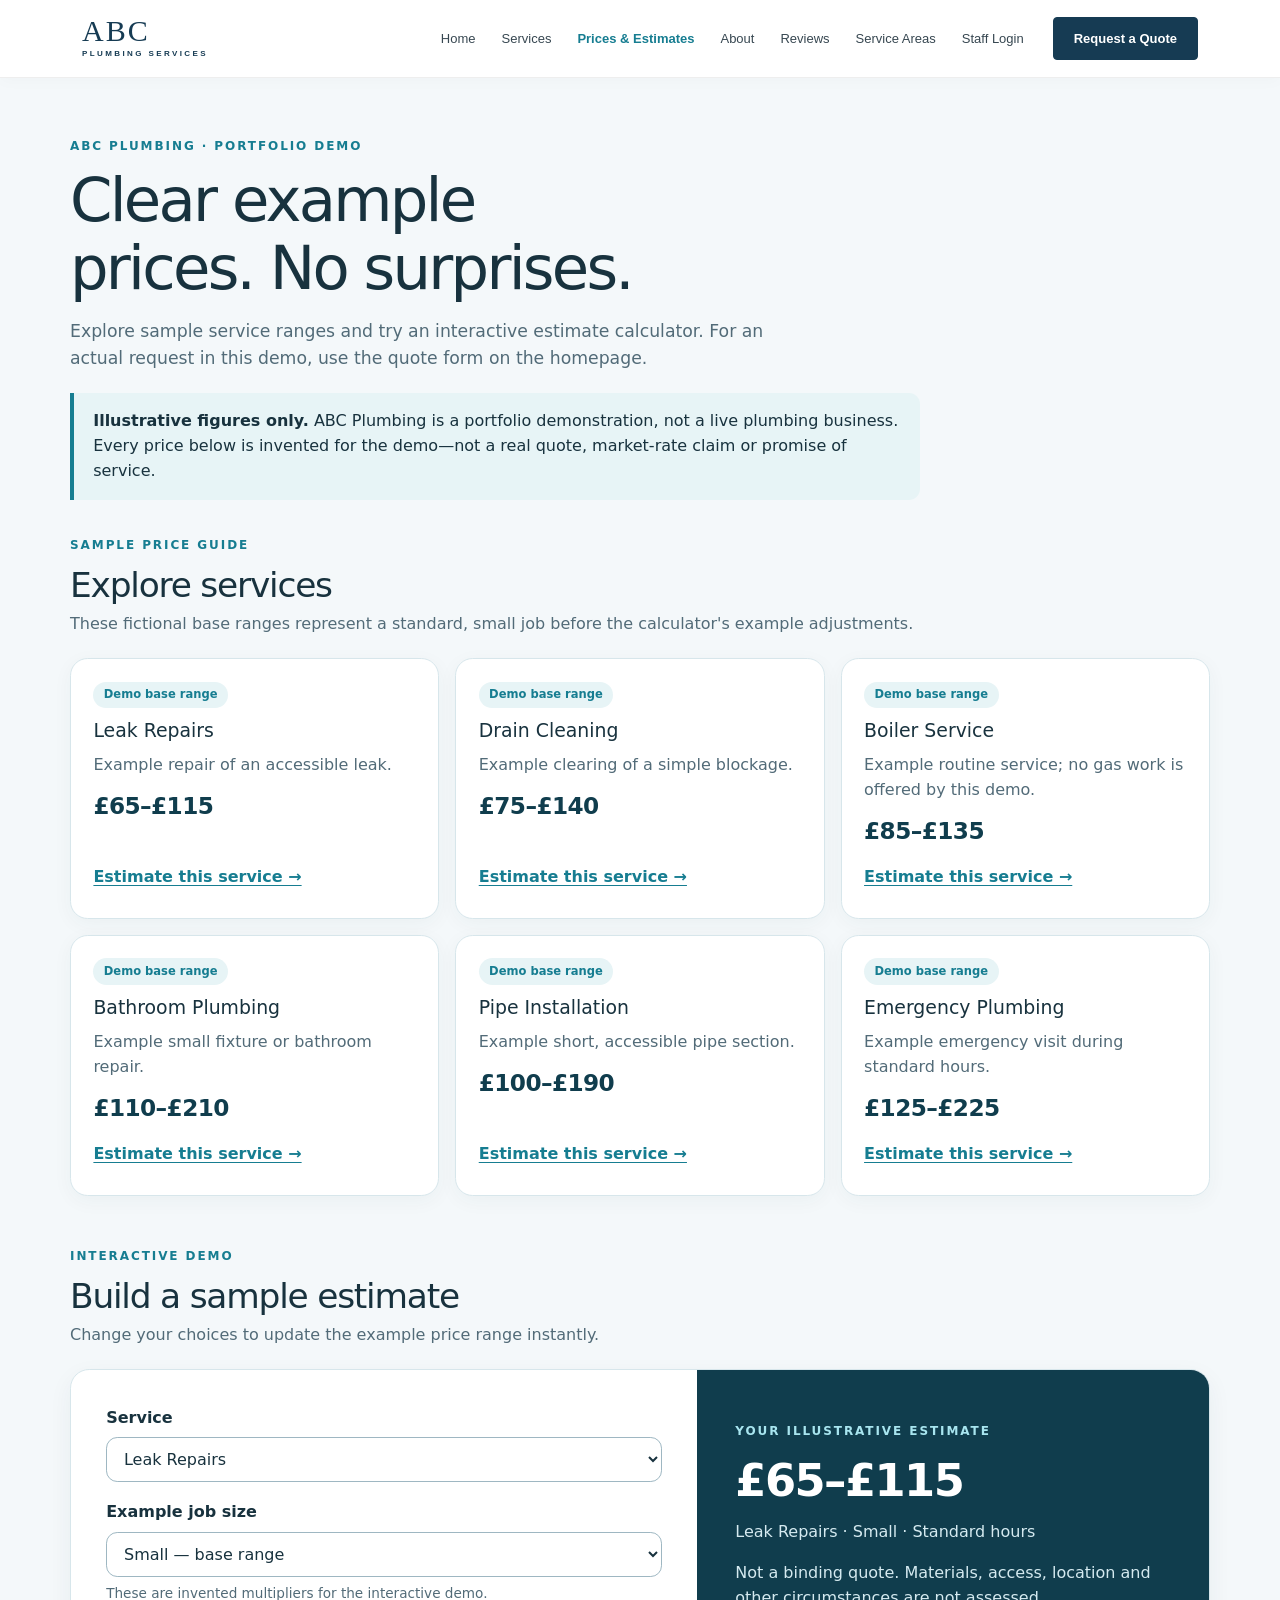
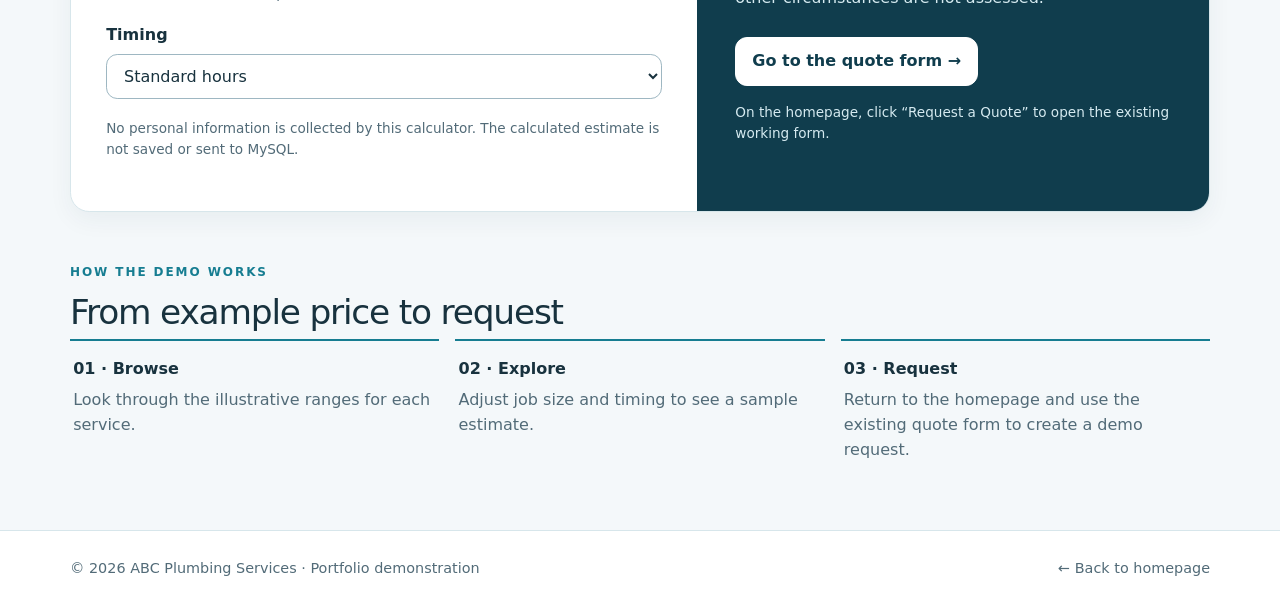
==== prices.html @ f6b6a0cc "Build ABC Plumbing website and staff dashboard" ====
<!DOCTYPE html>
<html lang="en">
<head>
  <meta charset="UTF-8">
  <meta name="viewport" content="width=device-width, initial-scale=1">
  <meta name="description" content="ABC Plumbing portfolio demonstration: interactive example price ranges and estimate calculator.">
  <title>Example Prices &amp; Estimate | ABC Plumbing</title>
<link href="https://cdn.jsdelivr.net/npm/bootstrap@5.3.8/dist/css/bootstrap.min.css" rel="stylesheet">
  <link href="https://cdn.jsdelivr.net/npm/bootstrap-icons@1.11.3/font/bootstrap-icons.min.css" rel="stylesheet">
  <link href="css/style.css" rel="stylesheet">
  <style>
    /* Price-page styles are scoped so the shared homepage navbar keeps its original appearance. */
    :root { color-scheme: light; --price-teal:#167d91; --price-deep:#103d4d; --price-ink:#18323e; --price-muted:#526b78; --price-bg:#f4f8fa; --price-line:#d7e6eb; }
    html { scroll-behavior: smooth; }
    body.prices-page { background:var(--price-bg); color:var(--price-ink); }
    .prices-content, .prices-footer { font: 16px/1.55 system-ui,-apple-system,Segoe UI,Arial,sans-serif; }
    .prices-content *, .prices-footer * { box-sizing:border-box; }
    .prices-shell { width:min(1140px,calc(100% - 2rem)); margin-inline:auto; }
    .navbar .nav-link[aria-current="page"] { color:var(--price-teal); font-weight:700; }
    .prices-content a, .prices-footer a { color:inherit; }
    .prices-content a:hover, .prices-content a:focus-visible, .prices-footer a:hover, .prices-footer a:focus-visible { color:var(--price-teal); }
    .prices-content button, .prices-content select { font:inherit; }
    .prices-hero { padding:3.7rem 0 2.25rem; }
    .prices-content .eyebrow { margin:0 0 .65rem; color:var(--price-teal); font-size:.75rem; font-weight:850; text-transform:uppercase; letter-spacing:.16em; }
    .prices-content h1 { font-size:clamp(2.1rem,5vw,3.8rem); line-height:1.12; letter-spacing:-.045em; margin:0 0 1rem; max-width:15ch; }
    .prices-hero p:last-of-type { color:var(--price-muted); font-size:1.08rem; max-width:65ch; }
    .prices-content .notice { border-left:4px solid var(--price-teal); background:#e7f4f6; padding:1rem 1.2rem; border-radius:0 .7rem .7rem 0; margin:1.35rem 0 0; max-width:850px; }
    .prices-content section { margin-bottom:3.2rem; }
    .prices-content h2 { margin:0 0 .35rem; font-size:clamp(1.55rem,3.5vw,2.15rem); letter-spacing:-.035em; }
    .prices-content .section-intro { margin:.15rem 0 1.35rem; color:var(--price-muted); }
    .prices-content .cards { display:grid; grid-template-columns:repeat(3,minmax(0,1fr)); gap:1rem; }
    .prices-content .price-card { display:flex; flex-direction:column; gap:.65rem; border:1px solid var(--price-line); background:#fff; border-radius:1.1rem; padding:1.4rem; box-shadow:0 5px 20px rgba(16,61,77,.045); }
    .prices-content .price-card h3 { font-size:1.18rem; line-height:1.3; margin:0; }
    .prices-content .price-card p { margin:0; color:var(--price-muted); }
    .prices-content .price-card .price { font-size:1.45rem; font-weight:800; letter-spacing:-.025em; color:var(--price-deep); }
    .prices-content .tag { display:inline-block; align-self:flex-start; color:var(--price-teal); background:#e7f4f6; font-size:.72rem; font-weight:800; border-radius:99px; padding:.27rem .65rem; }
    .prices-content .price-card button { margin-top:auto; align-self:flex-start; border:0; color:var(--price-teal); background:transparent; font-weight:800; cursor:pointer; padding:.35rem 0; text-align:left; text-decoration:underline; text-underline-offset:3px; }
    .prices-content .price-card button:hover, .prices-content .price-card button:focus-visible { color:var(--price-deep); }
    .prices-content .estimate { display:grid; grid-template-columns:minmax(0,1.1fr) minmax(280px,.9fr); border:1px solid var(--price-line); border-radius:1.2rem; overflow:hidden; background:#fff; box-shadow:0 8px 24px rgba(16,61,77,.055); }
    .prices-content .estimate-form { padding:clamp(1.25rem,4vw,2.2rem); }
    .prices-content .field { margin-bottom:1.15rem; }
    .prices-content label { display:block; font-weight:750; margin-bottom:.4rem; }
    .prices-content select { width:100%; border:1px solid #9eb7c2; border-radius:.7rem; padding:.7rem 2.4rem .7rem .8rem; background:#fff; color:var(--price-ink); }
    .prices-content select:focus-visible, .prices-content button:focus-visible, .prices-content a:focus-visible { outline:3px solid #74c4d3; outline-offset:3px; }
    .prices-content .field-help { margin:.4rem 0 0; color:var(--price-muted); font-size:.85rem; }
    .prices-content .estimate-result { display:flex; flex-direction:column; justify-content:center; background:var(--price-deep); color:#fff; padding:clamp(1.4rem,4vw,2.4rem); }
    .prices-content .estimate-result .eyebrow { color:#a8e5ef; }
    .prices-content .amount { font-size:clamp(2rem,4vw,2.8rem); font-weight:850; line-height:1.18; letter-spacing:-.035em; margin:.3rem 0 .75rem; }
    .prices-content .estimate-result p { color:#d5eaf0; }
    .prices-content .price-button { display:inline-flex; justify-content:center; align-items:center; gap:.4rem; border:1px solid var(--price-teal); background:var(--price-teal); color:#fff; border-radius:.75rem; padding:.68rem 1rem; font-weight:750; text-decoration:none; cursor:pointer; }
    .prices-content .estimate-result .price-button { background:#fff; color:var(--price-deep); border-color:#fff; align-self:flex-start; margin-top:.65rem; }
    .prices-content .estimate-result .price-button:hover, .prices-content .estimate-result .price-button:focus-visible { background:#dcf4f7; border-color:#dcf4f7; color:var(--price-deep); }
    .prices-content .fine-print { font-size:.85rem; color:var(--price-muted); margin-top:1rem; }
    .prices-content .steps { display:grid; grid-template-columns:repeat(3,minmax(0,1fr)); gap:1rem; }
    .prices-content .step { border-top:2px solid var(--price-teal); padding:1rem .2rem; }
    .prices-content .step strong { display:block; margin-bottom:.4rem; }
    .prices-content .step p { color:var(--price-muted); margin:0; }
    .prices-footer { border-top:1px solid var(--price-line); background:#fff; padding:1.6rem 0; color:var(--price-muted); font-size:.9rem; }
    .prices-footer .prices-shell { display:flex; flex-wrap:wrap; gap:.6rem; align-items:center; justify-content:space-between; }
    @media(max-width:860px) { .prices-content .cards { grid-template-columns:repeat(2,minmax(0,1fr)); } .prices-content .estimate { grid-template-columns:1fr; } }
    @media(max-width:550px) { .prices-content .cards, .prices-content .steps { grid-template-columns:1fr; } .prices-hero { padding-top:2.3rem; } }

    /* The title arrives from the left on initial page load; subsequent sections still reveal on scroll. */
    .prices-hero > .eyebrow {
      animation: pricesHeroAppear .65s ease-out .05s both;
    }
    .prices-hero > h1 {
      animation: pricesTitleFromLeft .9s cubic-bezier(.2,.75,.2,1) .15s both;
    }
    .prices-hero > p:not(.eyebrow) {
      animation: pricesHeroAppear .7s ease-out .4s both;
    }
    .prices-hero > .notice {
      animation: pricesHeroAppear .7s ease-out .55s both;
    }
    @keyframes pricesTitleFromLeft {
      from { opacity: 0; transform: translate3d(-48px, 0, 0); }
      to { opacity: 1; transform: translate3d(0, 0, 0); }
    }
    @keyframes pricesHeroAppear {
      from { opacity: 0; transform: translate3d(0, 12px, 0); }
      to { opacity: 1; transform: translate3d(0, 0, 0); }
    }
    @media (prefers-reduced-motion: reduce) {
      .prices-hero > .eyebrow,
      .prices-hero > h1,
      .prices-hero > p:not(.eyebrow),
      .prices-hero > .notice { animation: none !important; }
    }

    /* Same gentle scroll reveal as ABC Plumbing's homepage. Content stays visible without JS. */
    html.abc-reveal-enabled .prices-content .abc-reveal-item {
      transition: opacity .7s ease, transform .7s cubic-bezier(.2,.75,.2,1);
      transition-delay: var(--abc-reveal-delay, 0ms);
    }
    html.abc-reveal-enabled .prices-content .abc-reveal-item:not(.abc-reveal-visible) {
      opacity: 0;
      transform: translate3d(0, 24px, 0);
    }
    /* Explore services and its first three cards glide in from the left. */
    html.abc-reveal-enabled .prices-content .abc-reveal-item.prices-slide-left:not(.abc-reveal-visible) {
      transform: translate3d(-48px, 0, 0);
    }
    html.abc-reveal-enabled .prices-content .abc-reveal-item.abc-reveal-visible {
      opacity: 1;
      transform: translate3d(0, 0, 0);
    }
    @media (prefers-reduced-motion: reduce) {
      html.abc-reveal-enabled .prices-content .abc-reveal-item {
        transition: none !important;
        opacity: 1 !important;
        transform: none !important;
      }
    }
  </style>
</head>
<body class="prices-page">
<nav class="navbar navbar-expand-lg bg-white sticky-top" aria-label="Main navigation">



    <div class="container">





        <!-- LOGO -->



        <a

            class="navbar-brand logo"

            href="index.html#home"

            aria-label="ABC Plumbing Services home"

        >



            <span class="logo-main">

                ABC

            </span>



            <span class="logo-small">

                PLUMBING SERVICES

            </span>



        </a>







        <!-- MOBILE BURGER -->



        <button

            class="navbar-toggler"

            type="button"

            data-bs-toggle="collapse"

            data-bs-target="#mainNavbar"

            aria-controls="mainNavbar"

            aria-expanded="false"

            aria-label="Toggle navigation"

        >



            <span class="navbar-toggler-icon"></span>



        </button>







        <!-- NAVIGATION -->



        <div

            class="collapse navbar-collapse"

            id="mainNavbar"

        >



            <ul class="navbar-nav ms-auto align-items-lg-center">





                <li class="nav-item">



                    <a

                        class="nav-link"

                        href="index.html#home"

                    >

                        Home

                    </a>



                </li>





                <li class="nav-item">



                    <a

                        class="nav-link"

                        href="index.html#services"

                    >

                        Services

                    </a>



                </li>

                <li class="nav-item">
                    <a class="nav-link" href="prices.html" aria-current="page">
                        Prices &amp; Estimates
                    </a>
                </li>





                <li class="nav-item">



                    <a

                        class="nav-link"

                        href="index.html#about"

                    >

                        About

                    </a>



                </li>





                <li class="nav-item">



                    <a

                        class="nav-link"

                        href="index.html#reviews"

                    >

                        Reviews

                    </a>



                </li>





                <li class="nav-item">



                    <a

                        class="nav-link"

                        href="index.html#areas"

                    >

                        Service Areas

                    </a>



                </li>



                <li class="nav-item">

                    <a class="nav-link staff-link" href="staff_login.php">

                        Staff Login

                    </a>

                </li>



                <li class="nav-item ms-lg-3">



                    <a class="btn nav-quote-button" href="index.html#home" title="Go to the homepage to request a quote">Request a Quote</a>



                </li>





            </ul>



        </div>



    </div>



</nav>
<main class="prices-content">
  <div class="prices-shell">
    <div class="prices-hero">
      <p class="eyebrow">ABC Plumbing · Portfolio demo</p>
      <h1>Clear example prices. No surprises.</h1>
      <p>Explore sample service ranges and try an interactive estimate calculator. For an actual request in this demo, use the quote form on the homepage.</p>
      <div class="notice" role="note"><strong>Illustrative figures only.</strong> ABC Plumbing is a portfolio demonstration, not a live plumbing business. Every price below is invented for the demo—not a real quote, market-rate claim or promise of service.</div>
    </div>

    <section aria-labelledby="prices-heading">
      <p class="eyebrow">Sample price guide</p>
      <h2 id="prices-heading" class="prices-slide-left">Explore services</h2>
      <p class="section-intro">These fictional base ranges represent a standard, small job before the calculator's example adjustments.</p>
      <div class="cards">
        <article class="price-card prices-slide-left"><span class="tag">Demo base range</span><h3>Leak Repairs</h3><p>Example repair of an accessible leak.</p><div class="price">£65–£115</div><button type="button" data-select-service="Leak Repairs">Estimate this service →</button></article>
        <article class="price-card prices-slide-left"><span class="tag">Demo base range</span><h3>Drain Cleaning</h3><p>Example clearing of a simple blockage.</p><div class="price">£75–£140</div><button type="button" data-select-service="Drain Cleaning">Estimate this service →</button></article>
        <article class="price-card prices-slide-left"><span class="tag">Demo base range</span><h3>Boiler Service</h3><p>Example routine service; no gas work is offered by this demo.</p><div class="price">£85–£135</div><button type="button" data-select-service="Boiler Service">Estimate this service →</button></article>
        <article class="price-card"><span class="tag">Demo base range</span><h3>Bathroom Plumbing</h3><p>Example small fixture or bathroom repair.</p><div class="price">£110–£210</div><button type="button" data-select-service="Bathroom Plumbing">Estimate this service →</button></article>
        <article class="price-card"><span class="tag">Demo base range</span><h3>Pipe Installation</h3><p>Example short, accessible pipe section.</p><div class="price">£100–£190</div><button type="button" data-select-service="Pipe Installation">Estimate this service →</button></article>
        <article class="price-card"><span class="tag">Demo base range</span><h3>Emergency Plumbing</h3><p>Example emergency visit during standard hours.</p><div class="price">£125–£225</div><button type="button" data-select-service="Emergency Plumbing">Estimate this service →</button></article>
      </div>
    </section>

    <section id="estimate" aria-labelledby="estimate-heading">
      <p class="eyebrow">Interactive demo</p>
      <h2 id="estimate-heading">Build a sample estimate</h2>
      <p class="section-intro">Change your choices to update the example price range instantly.</p>
      <div class="estimate">
        <form id="estimateForm" class="estimate-form" aria-describedby="estimate-note">
          <div class="field"><label for="service">Service</label><select id="service" name="service" required>
            <option value="Leak Repairs">Leak Repairs</option><option value="Drain Cleaning">Drain Cleaning</option><option value="Boiler Service">Boiler Service</option><option value="Bathroom Plumbing">Bathroom Plumbing</option><option value="Pipe Installation">Pipe Installation</option><option value="Emergency Plumbing">Emergency Plumbing</option>
          </select></div>
          <div class="field"><label for="scope">Example job size</label><select id="scope" name="scope"><option value="1">Small — base range</option><option value="1.4">Medium — +40% example adjustment</option><option value="1.85">Large — +85% example adjustment</option></select><p class="field-help">These are invented multipliers for the interactive demo.</p></div>
          <div class="field"><label for="urgency">Timing</label><select id="urgency" name="urgency"><option value="1">Standard hours</option><option value="1.5">After-hours — +50% example adjustment</option></select></div>
          <p class="fine-print" id="estimate-note">No personal information is collected by this calculator. The calculated estimate is not saved or sent to MySQL.</p>
        </form>
        <div class="estimate-result" aria-live="polite" aria-atomic="true">
          <p class="eyebrow">Your illustrative estimate</p>
          <div id="estimateAmount" class="amount">£65–£115</div>
          <p id="estimateSummary">Leak Repairs · Small · Standard hours</p>
          <p>Not a binding quote. Materials, access, location and other circumstances are not assessed.</p>
          <a class="price-button" href="index.html#home">Go to the quote form →</a>
          <p class="fine-print" style="color:#d5eaf0">On the homepage, click “Request a Quote” to open the existing working form.</p>
        </div>
      </div>
    </section>

    <section aria-labelledby="next-heading">
      <p class="eyebrow">How the demo works</p><h2 id="next-heading">From example price to request</h2>
      <div class="steps"><div class="step"><strong>01 · Browse</strong><p>Look through the illustrative ranges for each service.</p></div><div class="step"><strong>02 · Explore</strong><p>Adjust job size and timing to see a sample estimate.</p></div><div class="step"><strong>03 · Request</strong><p>Return to the homepage and use the existing quote form to create a demo request.</p></div></div>
    </section>
  </div>
</main>
<footer class="prices-footer"><div class="prices-shell"><span>© <span id="year">2026</span> ABC Plumbing Services · Portfolio demonstration</span><a href="index.html">← Back to homepage</a></div></footer>
<script src="https://cdn.jsdelivr.net/npm/bootstrap@5.3.8/dist/js/bootstrap.bundle.min.js"></script>
<script src="js/script.js"></script>
<script>
(function () {
  'use strict';
  const baseRanges = {
    'Leak Repairs': [65, 115],
    'Drain Cleaning': [75, 140],
    'Boiler Service': [85, 135],
    'Bathroom Plumbing': [110, 210],
    'Pipe Installation': [100, 190],
    'Emergency Plumbing': [125, 225]
  };
  const form = document.getElementById('estimateForm');
  const service = document.getElementById('service');
  const scope = document.getElementById('scope');
  const urgency = document.getElementById('urgency');
  const amount = document.getElementById('estimateAmount');
  const summary = document.getElementById('estimateSummary');
  const formatter = new Intl.NumberFormat('en-GB', {style: 'currency', currency: 'GBP', maximumFractionDigits: 0});
  document.getElementById('year').textContent = new Date().getFullYear();

  function updateEstimate() {
    const range = baseRanges[service.value];
    if (!range) { amount.textContent = 'Select a service'; summary.textContent = ''; return; }
    const multiplier = Number(scope.value) * Number(urgency.value);
    const lower = Math.round(range[0] * multiplier / 5) * 5;
    const upper = Math.round(range[1] * multiplier / 5) * 5;
    amount.textContent = formatter.format(lower) + '–' + formatter.format(upper);
    const chosenSize = scope.selectedOptions[0].text.split(' — ')[0];
    const chosenTiming = urgency.selectedOptions[0].text.split(' — ')[0];
    summary.textContent = service.value + ' · ' + chosenSize + ' · ' + chosenTiming;
  }
  form.addEventListener('change', updateEstimate);
  form.addEventListener('submit', function (event) {event.preventDefault();});
  document.querySelectorAll('[data-select-service]').forEach(function (button) {
    button.addEventListener('click', function () {
      service.value = button.dataset.selectService;
      urgency.value = '1';
      updateEstimate();
      document.getElementById('estimate').scrollIntoView({behavior: 'smooth', block: 'start'});
      service.focus({preventScroll: true});
    });
  });
  service.addEventListener('change', function () {
    updateEstimate();
  });
  updateEstimate();
})();
</script>

<!-- Animate prices content on scroll, without changing the calculator or navigation. -->
<script>
document.addEventListener('DOMContentLoaded', function () {
  if (!('IntersectionObserver' in window) ||
      (window.matchMedia && window.matchMedia('(prefers-reduced-motion: reduce)').matches)) {
    return;
  }

  const elements = document.querySelectorAll([
    '.prices-content section > .eyebrow',
    '.prices-content section > h2',
    '.prices-content section > .section-intro',
    '.prices-content .price-card',
    '.prices-content .estimate',
    '.prices-content .step'
  ].join(', '));

  if (!elements.length) return;

  const observer = new IntersectionObserver(function (entries, activeObserver) {
    entries.forEach(function (entry) {
      if (!entry.isIntersecting) return;
      entry.target.classList.add('abc-reveal-visible');
      activeObserver.unobserve(entry.target);
    });
  }, { threshold: 0.08, rootMargin: '0px 0px -6% 0px' });

  const firstRowCards = Array.from(document.querySelectorAll('.prices-content .price-card')).slice(0, 3);

  elements.forEach(function (element, index) {
    const firstRowIndex = firstRowCards.indexOf(element);
    let delay = (index % 3) * 65;
    if (element.id === 'prices-heading') delay = 60;
    if (firstRowIndex !== -1) delay = 130 + firstRowIndex * 130;
    element.style.setProperty('--abc-reveal-delay', delay + 'ms');
    element.classList.add('abc-reveal-item');
    observer.observe(element);
  });
  // Observe initially visible elements too, so their entrance is animated on load.
  document.documentElement.classList.add('abc-reveal-enabled');
});
</script>
</body>
</html>
---- css/style.css ----
/* ==================================================
   GENERAL
================================================== */

* {
    box-sizing: border-box;
}


html {
    scroll-behavior: smooth;
}


body {
    margin: 0;

    font-family: Arial, Helvetica, sans-serif;

    color: #132a3a;

    background: #ffffff;
}


a {
    text-decoration: none;
}


button {
    font-family: inherit;
}


#home,
#services,
#about,
#reviews,
#areas {
    scroll-margin-top: 85px;
}



/* ==================================================
   NAVBAR
================================================== */

.navbar {
    min-height: 74px;

    padding-top: 12px;
    padding-bottom: 12px;

    border-bottom: 1px solid #eeeeee;

    box-shadow:
        0 3px 15px
        rgba(0, 0, 0, 0.025);
}


.logo {
    color: #163b53;
}


.logo:hover {
    color: #163b53;
}


.logo-main {
    display: block;

    font-family:
        Georgia,
        "Times New Roman",
        serif;

    font-size: 30px;

    line-height: 27px;

    letter-spacing: 2px;
}


.logo-small {
    display: block;

    margin-top: 4px;

    font-size: 8px;

    font-weight: 600;

    letter-spacing: 2.4px;
}


.nav-link {
    position: relative;

    margin: 0 5px;

    color: #374751;

    font-size: 13px;

    transition: color 0.2s ease;
}


.nav-link:hover {
    color: #163b53;
}


.nav-link::after {
    content: "";

    position: absolute;

    left: 8px;
    right: 8px;

    bottom: 3px;

    height: 1px;

    background: #163b53;

    transform: scaleX(0);

    transform-origin: left;

    transition:
        transform
        0.25s
        ease;
}


.nav-link:hover::after {
    transform: scaleX(1);
}


.nav-quote-button {
    padding: 11px 20px;

    color: white;

    background: #163b53;

    border: 1px solid #163b53;

    border-radius: 4px;

    font-size: 13px;

    font-weight: 600;

    transition:
        transform 0.25s ease,
        background 0.25s ease,
        box-shadow 0.25s ease;
}


.nav-quote-button:hover {
    color: white;

    background: #102f43;

    border-color: #102f43;

    transform: translateY(-2px);

    box-shadow:
        0 7px 18px
        rgba(22, 59, 83, 0.14);
}



/* ==================================================
   HERO
================================================== */

.hero {
    background: #f7f5f1;

    overflow: hidden;
}


.hero-text-column {
    position: relative;

    z-index: 4;

    min-height: 475px;

    display: flex;

    align-items: center;
}


.hero-content {
    width: 100%;

    max-width: 600px;

    margin-left: auto;

    padding:
        55px
        55px
        55px
        30px;
}



/* SMALL TITLE */

.hero-small-title {
    margin-bottom: 15px;

    color: #52616a;

    font-size: 11px;

    font-weight: 600;

    letter-spacing: 1.7px;

    opacity: 0;

    transform: translateY(15px);

    animation:
        fadeUp
        0.7s
        ease
        forwards;

    animation-delay: 0.15s;
}



/* MAIN TITLE */

.hero h1 {
    margin-bottom: 20px;

    color: #132a3a;

    font-family:
        Georgia,
        "Times New Roman",
        serif;

    font-size:
        clamp(42px, 4vw, 58px);

    font-weight: 400;

    line-height: 1.06;

    opacity: 0;

    transform:
        translateX(-45px);

    animation:
        titleSlide
        0.9s
        cubic-bezier(.22,.61,.36,1)
        forwards;

    animation-delay: 0.25s;
}



/* TITLE HIGHLIGHT */

.title-highlight {
    position: relative;

    display: inline-block;

    z-index: 1;
}


.title-highlight::after {
    content: "";

    position: absolute;

    left: 0;

    bottom: 3px;

    width: 100%;

    height: 8px;

    background:
        rgba(22, 59, 83, 0.10);

    z-index: -1;

    transform: scaleX(0);

    transform-origin: left;

    animation:
        underlineReveal
        0.8s
        ease
        forwards;

    animation-delay: 1s;
}



/* DESCRIPTION */

.hero-description {
    max-width: 450px;

    margin-bottom: 28px;

    color: #5d666c;

    font-size: 16px;

    line-height: 1.65;

    opacity: 0;

    transform:
        translateY(20px);

    animation:
        fadeUp
        0.8s
        ease
        forwards;

    animation-delay: 0.55s;
}



/* HERO BUTTONS */

.hero-buttons {
    opacity: 0;

    transform:
        translateY(20px);

    animation:
        fadeUp
        0.8s
        ease
        forwards;

    animation-delay: 0.75s;
}



/* ==================================================
   BUTTONS
================================================== */

.primary-button {
    position: relative;

    overflow: hidden;

    padding: 12px 25px;

    color: white;

    background: #163b53;

    border: 1px solid #163b53;

    border-radius: 4px;

    font-size: 13px;

    font-weight: 600;

    transition:
        transform 0.25s ease,
        box-shadow 0.25s ease,
        background 0.25s ease;
}


.primary-button:hover {
    color: white;

    background: #102f43;

    border-color: #102f43;

    transform:
        translateY(-3px);

    box-shadow:
        0 8px 20px
        rgba(22, 59, 83, 0.16);
}


.secondary-button {
    position: relative;

    overflow: hidden;

    padding: 12px 25px;

    color: #163b53;

    background: transparent;

    border: 1px solid #a9b0b4;

    border-radius: 4px;

    font-size: 13px;

    font-weight: 600;

    transition:
        transform 0.25s ease,
        box-shadow 0.25s ease,
        background 0.25s ease;
}


.secondary-button:hover {
    color: #163b53;

    background:
        rgba(255,255,255,0.45);

    border-color: #7f898f;

    transform:
        translateY(-3px);

    box-shadow:
        0 8px 20px
        rgba(22,59,83,0.12);
}



/* ==================================================
   HERO IMAGE
================================================== */

.hero-image-wrapper {
    position: relative;

    min-height: 475px;

    overflow: hidden;
}


.hero-image {
    display: block;

    width: 100%;

    height: 475px;

    object-fit: cover;

    object-position: center;

    opacity: 0;

    transform:
        scale(1.05)
        translateX(50px);

    animation:
        imageReveal
        1.1s
        cubic-bezier(.22,.61,.36,1)
        forwards;

    animation-delay: 0.2s;
}



/* FADE */

.hero-image-wrapper::before {
    content: "";

    position: absolute;

    top: 0;
    bottom: 0;
    left: 0;

    width: 40%;

    z-index: 2;

    pointer-events: none;

    background:
        linear-gradient(
            to right,

            #f7f5f1 0%,

            rgba(247,245,241,0.98) 12%,

            rgba(247,245,241,0.88) 30%,

            rgba(247,245,241,0.58) 53%,

            rgba(247,245,241,0.22) 76%,

            rgba(247,245,241,0) 100%
        );
}



/* ==================================================
   QUICK SERVICES
================================================== */

.quick-services {
    padding:
        28px
        0
        20px;

    background: white;
}


.quick-service {
    min-height: 145px;

    padding: 15px 18px;

    text-align: center;

    border-right:
        1px
        solid
        #ececec;

    opacity: 0;

    transform:
        translateY(25px);

    animation:
        serviceReveal
        0.7s
        ease
        forwards;
}


.quick-service:nth-child(1) {
    animation-delay: 0.85s;
}


.quick-service:nth-child(2) {
    animation-delay: 0.95s;
}


.quick-service:nth-child(3) {
    animation-delay: 1.05s;
}


.quick-service:nth-child(4) {
    animation-delay: 1.15s;
}


.quick-service:nth-child(5) {
    animation-delay: 1.25s;
}


.quick-service:last-child {
    border-right: none;
}


.quick-icon {
    min-height: 38px;

    margin-bottom: 9px;

    display: flex;

    align-items: center;

    justify-content: center;
}


.quick-icon i {
    color: #163b53;

    font-size: 26px;

    transition:
        transform
        0.3s
        ease;
}


.quick-service:hover .quick-icon i {
    transform:
        translateY(-4px)
        scale(1.08);
}


.quick-service h3 {
    margin-bottom: 7px;

    color: #132a3a;

    font-family:
        Georgia,
        "Times New Roman",
        serif;

    font-size: 16px;

    font-weight: 400;
}


.quick-service p {
    max-width: 175px;

    margin: auto;

    color: #70787c;

    font-size: 11px;

    line-height: 1.55;
}



/* ==================================================
   TRUST BAR
================================================== */

.trust-section {
    padding:
        5px
        0
        50px;
}


.trust-bar {
    min-height: 95px;

    padding: 20px 28px;

    display: flex;

    align-items: center;

    justify-content: space-between;

    gap: 30px;

    color: white;

    background: #163b53;

    border-radius: 6px;

    opacity: 0;

    transform:
        translateY(25px);

    animation:
        trustReveal
        0.8s
        ease
        forwards;

    animation-delay: 1.35s;
}


.trust-info {
    display: flex;

    align-items: center;

    gap: 18px;
}


.trust-icon {
    flex-shrink: 0;

    width: 52px;

    height: 52px;

    display: flex;

    align-items: center;

    justify-content: center;

    border:
        1px
        solid
        rgba(255,255,255,0.55);

    border-radius: 50%;
}


.trust-icon i {
    font-size: 24px;
}


.trust-info h3 {
    margin-bottom: 4px;

    font-family:
        Georgia,
        "Times New Roman",
        serif;

    font-size: 19px;

    font-weight: 400;
}


.trust-info p {
    margin-bottom: 0;

    font-size: 11px;

    opacity: 0.85;
}


.rating-area {
    display: flex;

    align-items: center;

    gap: 17px;
}


.green-stars {
    display: flex;

    gap: 4px;
}


.green-stars span {
    width: 31px;

    height: 31px;

    display: flex;

    align-items: center;

    justify-content: center;

    color: white;

    background: #00b67a;

    font-size: 21px;

    line-height: 1;

    transition:
        transform
        0.25s
        ease;
}


.green-stars span:hover {
    transform:
        translateY(-3px)
        rotate(-4deg);
}


.rating-text {
    display: flex;

    flex-direction: column;
}


.rating-text strong {
    font-size: 23px;
}


.rating-text small {
    font-size: 10px;
}



/* ==================================================
   GENERIC SECTION TITLE
================================================== */

.section-title {
    margin-bottom: 30px;

    text-align: center;
}


.section-title h2 {
    margin-bottom: 5px;

    color: #132a3a;

    font-family:
        Georgia,
        "Times New Roman",
        serif;

    font-size: 34px;

    font-weight: 400;
}


.section-eyebrow {
    margin-bottom: 10px;

    color: #64747c;

    font-size: 10px;

    font-weight: 600;

    letter-spacing: 2px;
}


.title-line {
    width: 35px;

    height: 1px;

    margin:
        0
        auto
        10px;

    background: #163b53;
}


.section-title > p:last-child {
    margin-bottom: 0;

    color: #70787c;

    font-size: 12px;
}



/* ==================================================
   SERVICES
================================================== */

.services-section {
    padding-bottom: 70px;
}


.service-card {
    height: 100%;

    min-height: 160px;

    padding: 24px;

    display: flex;

    gap: 18px;

    background: white;

    border:
        1px
        solid
        #eeeeec;

    border-radius: 5px;

    transition:
        transform 0.3s ease,
        box-shadow 0.3s ease,
        border-color 0.3s ease;
}


.service-card:hover {
    transform:
        translateY(-7px);

    border-color: #cbd4d8;

    box-shadow:
        0
        16px
        35px
        rgba(22,59,83,0.10);
}


.service-icon {
    flex-shrink: 0;

    width: 53px;

    height: 53px;

    display: flex;

    align-items: center;

    justify-content: center;

    border:
        1px
        solid
        #bcc7cc;

    border-radius: 50%;

    transition:
        transform 0.3s ease,
        background 0.3s ease;
}


.service-icon i {
    color: #163b53;

    font-size: 22px;

    line-height: 1;
}


.service-card:hover .service-icon {
    transform:
        rotate(-6deg)
        scale(1.05);

    background: #f7f5f1;
}


.service-card h3 {
    margin-bottom: 7px;

    color: #132a3a;

    font-family:
        Georgia,
        "Times New Roman",
        serif;

    font-size: 17px;

    font-weight: 400;
}


.service-card p {
    margin-bottom: 12px;

    color: #70787c;

    font-size: 11px;

    line-height: 1.6;
}


.service-link {
    padding: 0;

    color: #163b53;

    background: none;

    border: none;

    font-size: 11px;

    font-weight: 600;

    cursor: pointer;
}


.service-link span {
    display: inline-block;

    margin-left: 4px;

    transition:
        transform
        0.25s
        ease;
}


.service-link:hover span {
    transform:
        translateX(5px);
}


.service-link:focus-visible {
    outline:
        2px
        solid
        #163b53;

    outline-offset: 4px;

    border-radius: 2px;
}



/* ==================================================
   ABOUT
================================================== */

.about-section {
    padding: 85px 0;

    background: #f7f5f1;
}


.about-visual {
    position: relative;

    min-height: 390px;

    display: flex;

    align-items: center;

    justify-content: center;

    overflow: hidden;

    background:
        linear-gradient(
            145deg,
            #163b53,
            #274f65
        );

    border-radius: 6px;
}


.about-icon-large {
    color:
        rgba(255,255,255,0.18);

    font-size: 165px;

    transform:
        rotate(-5deg);
}


.experience-card {
    position: absolute;

    right: 25px;

    bottom: 25px;

    width: 205px;

    padding: 20px;

    display: flex;

    flex-direction: column;

    background: #ffffff;

    border-radius: 5px;

    box-shadow:
        0
        15px
        35px
        rgba(0,0,0,0.13);
}


.experience-card strong {
    color: #163b53;

    font-family:
        Georgia,
        "Times New Roman",
        serif;

    font-size: 28px;

    font-weight: 400;
}


.experience-card span {
    margin-top: 4px;

    color: #717b80;

    font-size: 11px;
}


.about-content h2 {
    margin-bottom: 20px;

    color: #132a3a;

    font-family:
        Georgia,
        "Times New Roman",
        serif;

    font-size:
        clamp(35px, 4vw, 48px);

    font-weight: 400;
}


.about-intro {
    margin-bottom: 28px;

    color: #647077;

    font-size: 14px;

    line-height: 1.8;
}


.about-points {
    display: flex;

    flex-direction: column;

    gap: 18px;
}


.about-point {
    display: flex;

    align-items: flex-start;

    gap: 14px;
}


.about-point > i {
    margin-top: 2px;

    color: #163b53;

    font-size: 20px;
}


.about-point h3 {
    margin-bottom: 3px;

    color: #132a3a;

    font-family:
        Georgia,
        serif;

    font-size: 16px;

    font-weight: 400;
}


.about-point p {
    margin: 0;

    color: #747e83;

    font-size: 11px;
}



/* ==================================================
   REVIEWS
================================================== */

.reviews-section {
    padding: 80px 0;

    background: #ffffff;
}


.customer-review {
    height: 100%;

    padding: 30px;

    background: #ffffff;

    border:
        1px
        solid
        #e8ebec;

    border-radius: 6px;

    transition:
        transform 0.3s ease,
        box-shadow 0.3s ease;
}


.customer-review:hover {
    transform:
        translateY(-6px);

    box-shadow:
        0
        15px
        35px
        rgba(22,59,83,0.09);
}


.review-stars {
    color: #00b67a;

    font-size: 18px;

    letter-spacing: 2px;
}


.customer-review > p {
    min-height: 75px;

    margin:
        18px
        0
        22px;

    color: #626e74;

    font-family:
        Georgia,
        serif;

    font-size: 14px;

    font-style: italic;

    line-height: 1.7;
}


.customer-name {
    display: flex;

    align-items: center;

    gap: 12px;
}


.customer-avatar {
    width: 40px;

    height: 40px;

    flex-shrink: 0;

    display: flex;

    align-items: center;

    justify-content: center;

    color: white;

    background: #163b53;

    border-radius: 50%;

    font-family:
        Georgia,
        serif;
}


.customer-name div:last-child {
    display: flex;

    flex-direction: column;
}


.customer-name strong {
    color: #132a3a;

    font-size: 12px;
}


.customer-name span {
    color: #8a9397;

    font-size: 10px;
}



/* ==================================================
   SERVICE AREAS
================================================== */

.areas-section {
    padding: 80px 0;

    background: #f4f8fa;
}


.areas-section h2 {
    margin-bottom: 18px;

    color: #132a3a;

    font-family:
        Georgia,
        "Times New Roman",
        serif;

    font-size:
        clamp(34px, 4vw, 47px);

    font-weight: 400;

    line-height: 1.1;
}


.areas-description {
    max-width: 480px;

    margin-bottom: 25px;

    color: #69757b;

    font-size: 13px;

    line-height: 1.8;
}


.areas-grid {
    display: grid;

    grid-template-columns:
        repeat(2, 1fr);

    gap: 10px;
}


.area-item {
    width: 100%;

    padding: 15px 16px;

    display: flex;

    align-items: center;

    gap: 10px;

    color: #374951;

    background: white;

    border:
        1px
        solid
        #e7ebed;

    border-radius: 5px;

    font-size: 12px;

    text-align: left;

    cursor: pointer;

    transition:
        transform 0.25s ease,
        border-color 0.25s ease,
        box-shadow 0.25s ease,
        background 0.25s ease;
}


.area-item:hover {
    transform:
        translateX(4px);

    border-color: #bcc9cf;

    box-shadow:
        0
        7px
        18px
        rgba(22,59,83,0.06);
}


.area-item:focus-visible {
    outline:
        2px
        solid
        #163b53;

    outline-offset: 2px;
}


.area-item.active {
    color: white;

    background: #163b53;

    border-color: #163b53;
}


.area-item i {
    color: #163b53;

    font-size: 17px;
}


.area-item.active i {
    color: white;
}



/* ==================================================
   MAP
================================================== */

.map-wrapper {
    overflow: hidden;

    background: white;

    border:
        1px
        solid
        #e1e7ea;

    border-radius: 8px;

    box-shadow:
        0
        16px
        40px
        rgba(22,59,83,0.08);
}


#serviceMap {
    width: 100%;

    height: 470px;

    z-index: 1;
}



/* Custom map marker */

.custom-map-marker {
    background: transparent;

    border: none;
}


.map-marker-dot {
    width: 34px;

    height: 34px;

    display: flex;

    align-items: center;

    justify-content: center;

    color: white;

    background: #163b53;

    border:
        3px
        solid
        white;

    border-radius:
        50%
        50%
        50%
        0;

    box-shadow:
        0
        4px
        12px
        rgba(0,0,0,0.25);

    transform:
        rotate(-45deg);
}


.map-marker-dot i {
    font-size: 15px;

    transform:
        rotate(45deg);
}


.leaflet-popup-content-wrapper {
    border-radius: 6px;

    box-shadow:
        0
        8px
        25px
        rgba(22,59,83,0.16);
}


.leaflet-popup-content {
    margin:
        14px
        16px;

    font-family:
        Arial,
        Helvetica,
        sans-serif;

    color: #59676e;

    font-size: 12px;

    line-height: 1.5;
}


.leaflet-popup-content strong {
    color: #132a3a;

    font-family:
        Georgia,
        serif;

    font-size: 15px;

    font-weight: 400;
}



/* ==================================================
   FINAL CTA
================================================== */

.final-cta {
    padding:
        55px
        0
        65px;

    background: #ffffff;
}


.final-cta-box {
    padding:
        38px
        45px;

    display: flex;

    align-items: center;

    justify-content: space-between;

    gap: 40px;

    color: white;

    background: #163b53;

    border-radius: 8px;
}


.final-cta-box .section-eyebrow {
    margin-bottom: 7px;

    color:
        rgba(255,255,255,0.65);
}


.final-cta-box h2 {
    margin-bottom: 10px;

    color: white;

    font-family:
        Georgia,
        "Times New Roman",
        serif;

    font-size:
        clamp(28px, 3vw, 38px);

    font-weight: 400;
}


.final-cta-box p {
    max-width: 620px;

    margin: 0;

    color:
        rgba(255,255,255,0.75);

    font-size: 12px;

    line-height: 1.7;
}


.final-cta-button {
    flex-shrink: 0;

    padding:
        13px
        25px;

    color: #163b53;

    background: white;

    border:
        1px
        solid
        white;

    border-radius: 4px;

    font-size: 12px;

    font-weight: 600;

    transition:
        transform 0.25s ease,
        box-shadow 0.25s ease;
}


.final-cta-button:hover {
    color: #163b53;

    background: white;

    border-color: white;

    transform:
        translateY(-3px);

    box-shadow:
        0
        10px
        25px
        rgba(0,0,0,0.15);
}



/* ==================================================
   FOOTER
================================================== */

.site-footer {
    padding: 30px 0;

    color: white;

    background: #132a3a;
}


.footer-logo {
    color: white;

    font-family:
        Georgia,
        serif;

    font-size: 25px;

    letter-spacing: 2px;
}


.footer-logo:hover {
    color: white;
}


.footer-logo span {
    display: block;

    margin-top: 3px;

    font-family:
        Arial,
        Helvetica,
        sans-serif;

    font-size: 7px;

    font-weight: 600;

    letter-spacing: 2px;
}


.footer-text {
    margin: 0;

    color:
        rgba(255,255,255,0.65);

    font-size: 10px;
}



/* ==================================================
   QUOTE MODAL
================================================== */

.quote-modal {
    overflow: hidden;

    border: none;

    border-radius: 8px;

    box-shadow:
        0
        25px
        80px
        rgba(22,59,83,0.22);
}


.quote-modal .modal-header {
    padding:
        28px
        32px
        18px;

    align-items: flex-start;

    border-bottom: none;

    background: #f7f5f1;
}


.modal-small-title {
    margin-bottom: 5px;

    color: #68777f;

    font-size: 9px;

    font-weight: 600;

    letter-spacing: 2px;
}


.quote-modal .modal-title {
    color: #132a3a;

    font-family:
        Georgia,
        "Times New Roman",
        serif;

    font-size: 29px;

    font-weight: 400;
}


.quote-modal .modal-body {
    padding:
        20px
        32px
        32px;
}


.quote-intro {
    margin-bottom: 24px;

    color: #69757b;

    font-size: 12px;

    line-height: 1.6;
}


.quote-modal .form-label {
    margin-bottom: 6px;

    color: #394b54;

    font-size: 11px;

    font-weight: 600;
}


.form-help {
    display: block;

    margin-top: 5px;

    color: #90999d;

    font-size: 9px;
}


.quote-modal .form-control,
.quote-modal .form-select {
    min-height: 45px;

    padding:
        10px
        13px;

    color: #374950;

    background-color: white;

    border:
        1px
        solid
        #d9dfe2;

    border-radius: 4px;

    font-size: 13px;

    box-shadow: none;
}


.quote-modal textarea.form-control {
    min-height: 110px;

    resize: vertical;
}


.quote-modal .form-control:focus,
.quote-modal .form-select:focus {
    border-color: #163b53;

    box-shadow:
        0
        0
        0
        3px
        rgba(22,59,83,0.08);
}


.quote-modal .form-check-label {
    color: #5e6c73;

    font-size: 12px;
}


.quote-modal .form-check-input:checked {
    background-color: #163b53;

    border-color: #163b53;
}


.postcode-input {
    text-transform: uppercase;
}


.quote-submit {
    min-width: 190px;
}


.form-success-message {
    padding:
        14px
        16px;

    display: flex;

    align-items: center;

    gap: 12px;

    color: #175541;

    background: #edf8f3;

    border:
        1px
        solid
        #ccebdd;

    border-radius: 5px;
}


.form-success-message i {
    font-size: 24px;
}


.form-success-message strong {
    display: block;

    font-size: 13px;
}


.form-success-message p {
    margin:
        2px
        0
        0;

    font-size: 11px;
}



/* ==================================================
   ANIMATIONS
================================================== */

@keyframes titleSlide {

    from {
        opacity: 0;

        transform:
            translateX(-45px);
    }

    to {
        opacity: 1;

        transform:
            translateX(0);
    }

}


@keyframes imageReveal {

    from {
        opacity: 0;

        transform:
            scale(1.05)
            translateX(50px);
    }

    to {
        opacity: 1;

        transform:
            scale(1)
            translateX(0);
    }

}


@keyframes fadeUp {

    from {
        opacity: 0;

        transform:
            translateY(20px);
    }

    to {
        opacity: 1;

        transform:
            translateY(0);
    }

}


@keyframes serviceReveal {

    from {
        opacity: 0;

        transform:
            translateY(25px);
    }

    to {
        opacity: 1;

        transform:
            translateY(0);
    }

}


@keyframes trustReveal {

    from {
        opacity: 0;

        transform:
            translateY(25px);
    }

    to {
        opacity: 1;

        transform:
            translateY(0);
    }

}


@keyframes underlineReveal {

    from {
        transform:
            scaleX(0);
    }

    to {
        transform:
            scaleX(1);
    }

}



/* ==================================================
   SMALLER LAPTOPS
================================================== */

@media (max-width: 1200px) {

    .navbar .container,
    .quick-services .container,
    .trust-section .container,
    .services-section .container,
    .about-section .container,
    .reviews-section .container,
    .areas-section .container,
    .final-cta .container {
        max-width: 94%;
    }


    .nav-link {
        margin-left: 2px;

        margin-right: 2px;

        font-size: 12px;
    }


    .hero-content {
        padding-left: 25px;

        padding-right: 35px;
    }


    .hero h1 {
        font-size: 48px;
    }


    .hero-description {
        max-width: 400px;

        font-size: 14px;
    }


    .quick-service {
        padding-left: 10px;

        padding-right: 10px;
    }


    .service-card {
        padding: 20px;
    }

}



/* ==================================================
   TABLET / SMALL DEVICES
================================================== */

@media (max-width: 991px) {

    .navbar-collapse {
        padding-top: 15px;

        padding-bottom: 15px;
    }


    .nav-link {
        margin: 2px 0;

        padding:
            8px
            0;
    }


    .nav-link::after {
        display: none;
    }


    .nav-quote-button {
        margin-top: 10px;
    }


    .hero-text-column {
        min-height: auto;
    }


    .hero-content {
        max-width: 100%;

        margin: 0;

        padding:
            55px
            6%;
    }


    .hero h1 {
        font-size: 48px;
    }


    .hero-image-wrapper {
        min-height: 380px;
    }


    .hero-image {
        height: 380px;
    }



    /* fade top to bottom */

    .hero-image-wrapper::before {
        top: 0;

        right: 0;

        bottom: auto;

        left: 0;

        width: 100%;

        height: 35%;

        background:
            linear-gradient(
                to bottom,

                #f7f5f1 0%,

                rgba(247,245,241,0.80) 40%,

                rgba(247,245,241,0) 100%
            );
    }


    .quick-service {
        border-bottom:
            1px
            solid
            #ececec;
    }


    .trust-bar {
        flex-direction: column;

        align-items: flex-start;
    }


    .about-visual {
        min-height: 340px;
    }


    #serviceMap {
        height: 430px;
    }


    .final-cta-box {
        flex-direction: column;

        align-items: flex-start;
    }

}



/* ==================================================
   MOBILE
================================================== */

@media (max-width: 576px) {

    .logo-main {
        font-size: 25px;
    }


    .logo-small {
        font-size: 7px;
    }


    .hero-content {
        padding:
            50px
            6%;
    }


    .hero h1 {
        font-size: 39px;
    }


    .hero-description {
        font-size: 14px;
    }


    .hero-buttons {
        width: 100%;
    }


    .hero-buttons .primary-button,
    .hero-buttons .secondary-button {
        width: 100%;

        text-align: center;
    }


    .hero-image-wrapper {
        min-height: 300px;
    }


    .hero-image {
        height: 300px;
    }


    .quick-service {
        min-height: 135px;
    }


    .trust-bar {
        padding: 22px;
    }


    .rating-area {
        flex-direction: column;

        align-items: flex-start;
    }


    .green-stars span {
        width: 27px;

        height: 27px;

        font-size: 18px;
    }


    .about-section,
    .reviews-section,
    .areas-section {
        padding:
            60px
            0;
    }


    .about-visual {
        min-height: 290px;
    }


    .about-icon-large {
        font-size: 110px;
    }


    .experience-card {
        right: 15px;

        bottom: 15px;

        width: 180px;
    }


    .areas-grid {
        grid-template-columns: 1fr;
    }


    #serviceMap {
        height: 350px;
    }


    .final-cta {
        padding:
            40px
            0;
    }


    .final-cta-box {
        padding:
            32px
            25px;
    }


    .final-cta-button {
        width: 100%;

        text-align: center;
    }


    .quote-modal .modal-header {
        padding:
            24px
            20px
            15px;
    }


    .quote-modal .modal-body {
        padding:
            18px
            20px
            25px;
    }


    .quote-submit {
        width: 100%;
    }

}



/* ==================================================
   ACCESSIBILITY - REDUCED MOTION
================================================== */

@media (prefers-reduced-motion: reduce) {

    html {
        scroll-behavior: auto;
    }


    *,
    *::before,
    *::after {
        animation-duration: 0.01ms !important;

        animation-iteration-count: 1 !important;

        transition-duration: 0.01ms !important;
    }

}
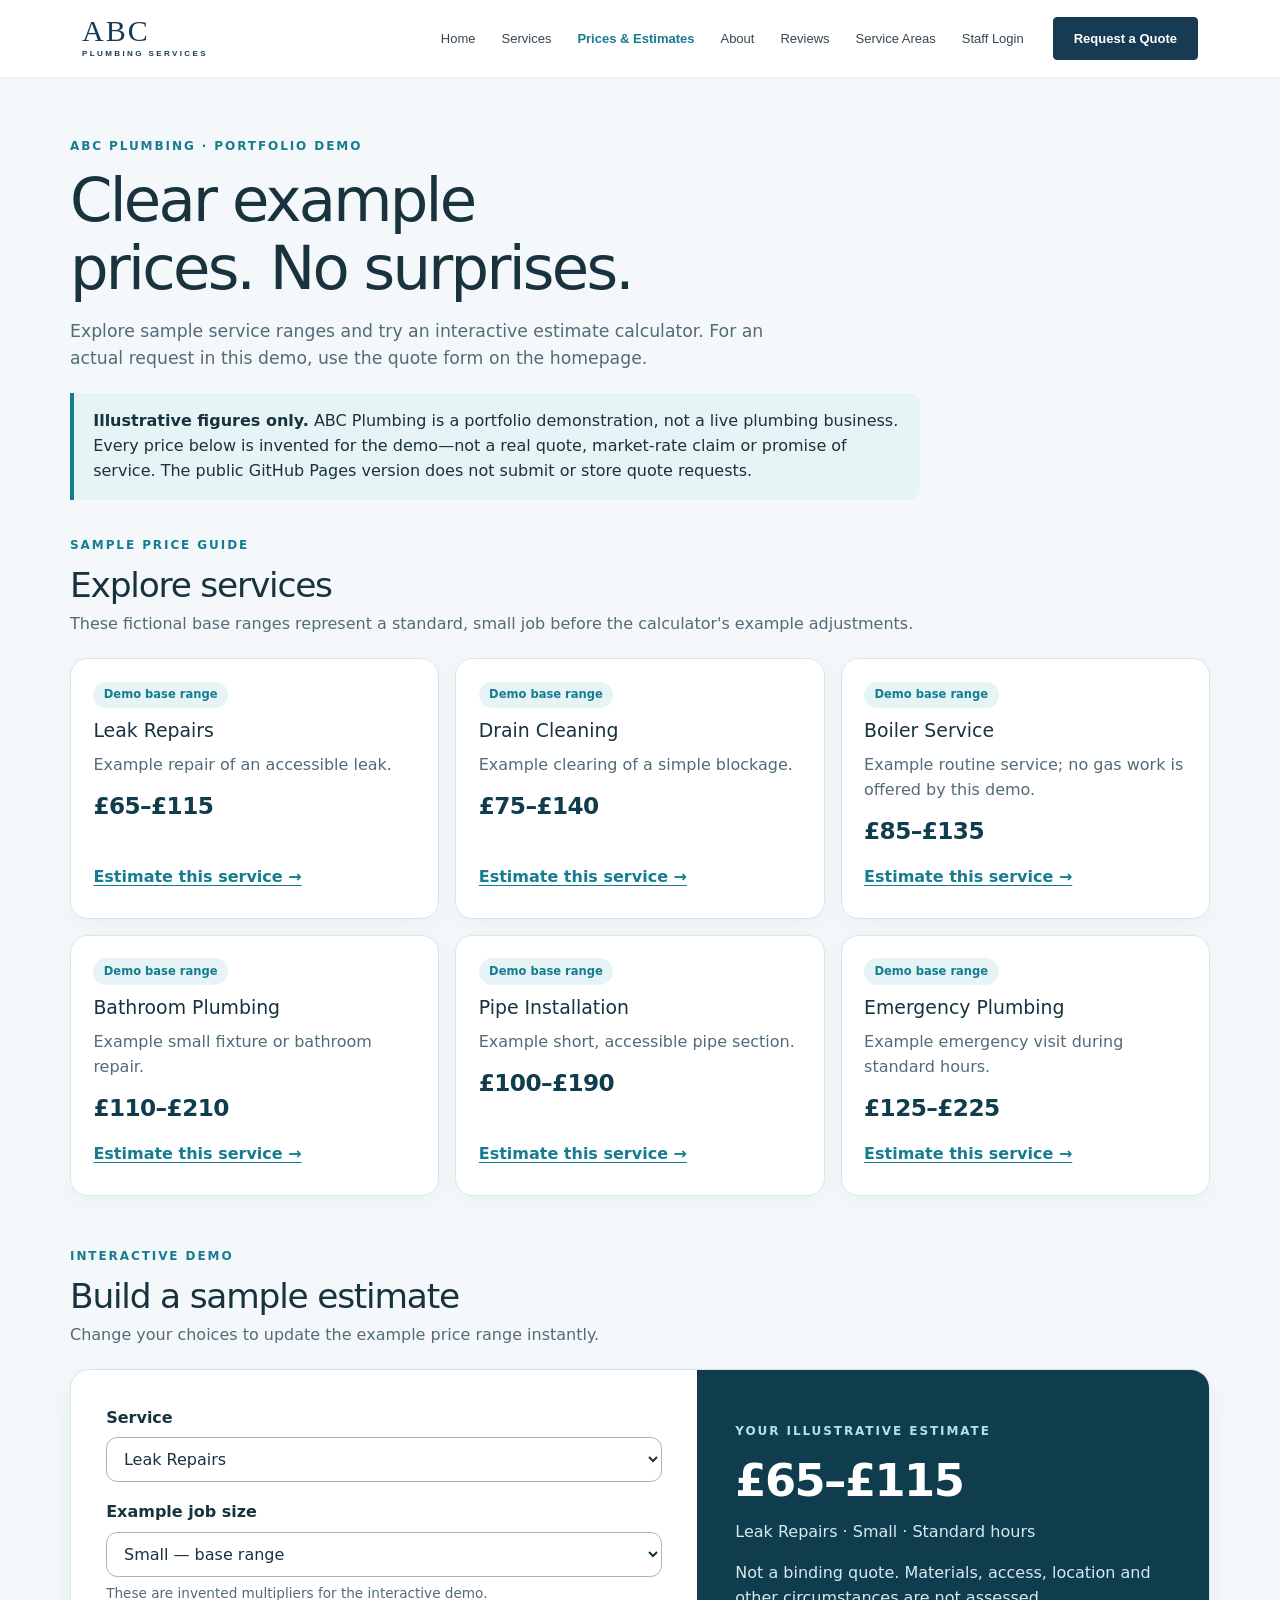
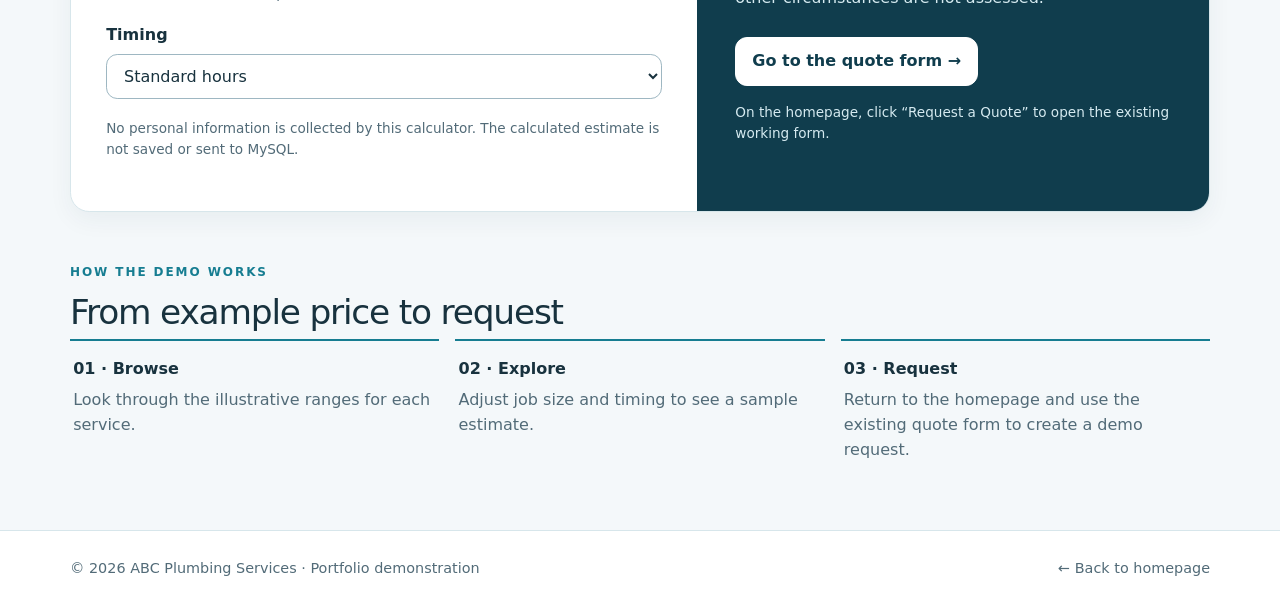
==== commit 18efacc2: "Prepare ABC Plumbing for GitHub Pages demo" ====
--- a/prices.html
+++ b/prices.html
@@ -390,7 +390,7 @@
       <p class="eyebrow">ABC Plumbing · Portfolio demo</p>
       <h1>Clear example prices. No surprises.</h1>
       <p>Explore sample service ranges and try an interactive estimate calculator. For an actual request in this demo, use the quote form on the homepage.</p>
-      <div class="notice" role="note"><strong>Illustrative figures only.</strong> ABC Plumbing is a portfolio demonstration, not a live plumbing business. Every price below is invented for the demo—not a real quote, market-rate claim or promise of service.</div>
+      <div class="notice" role="note"><strong>Illustrative figures only.</strong> ABC Plumbing is a portfolio demonstration, not a live plumbing business. Every price below is invented for the demo—not a real quote, market-rate claim or promise of service. The public GitHub Pages version does not submit or store quote requests.</div>
     </div>
 
     <section aria-labelledby="prices-heading">
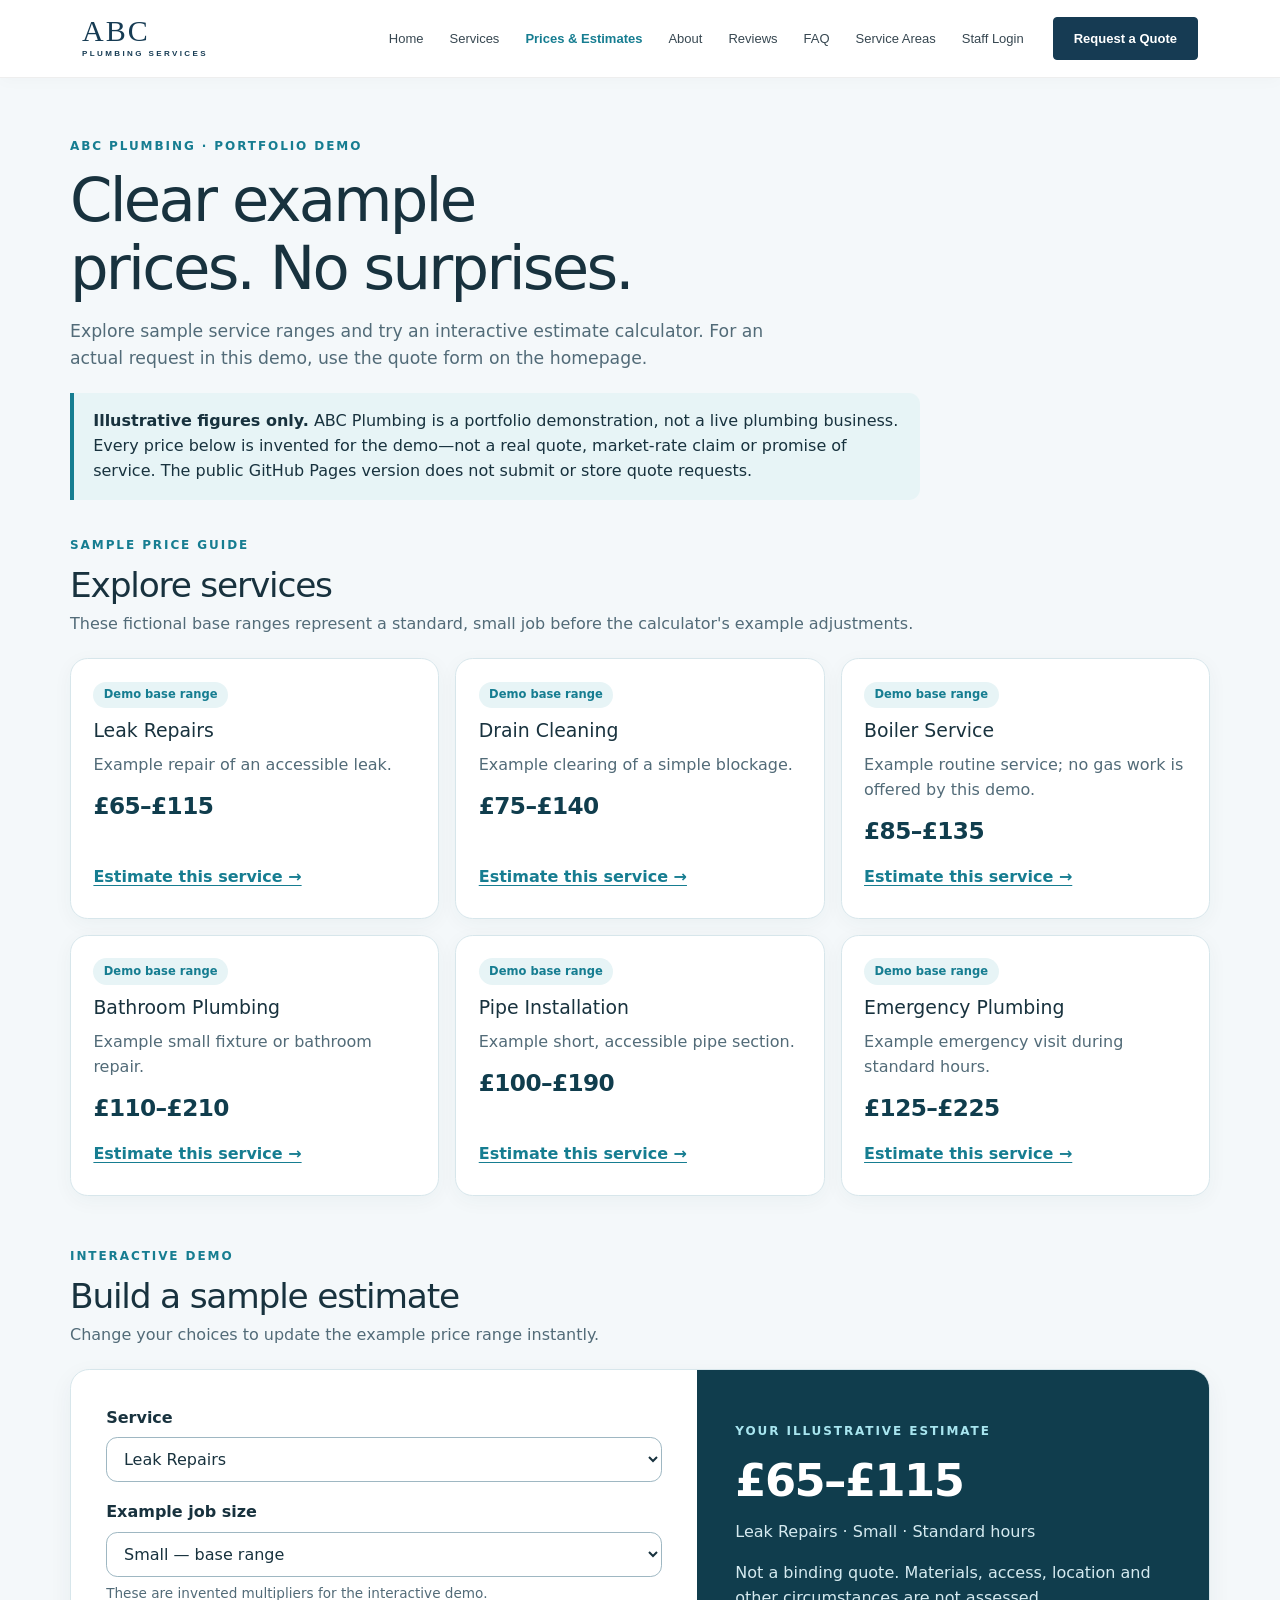
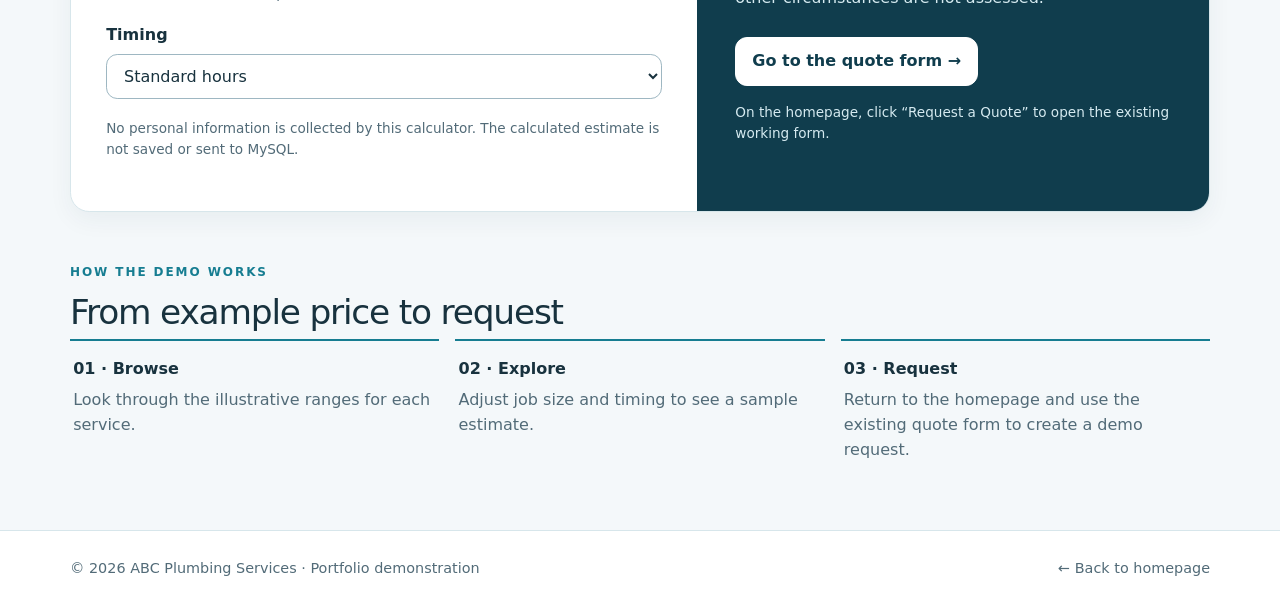
==== commit 08c91460: "Improve FAQ navigation and quote flow" ====
--- a/prices.html
+++ b/prices.html
@@ -325,6 +325,15 @@
 
                 <li class="nav-item">
 
+                    <a class="nav-link" href="index.html#faq">
+                        FAQ
+                    </a>
+
+                </li>
+
+
+                <li class="nav-item">
+
 
 
                     <a
@@ -425,7 +434,7 @@
           <div id="estimateAmount" class="amount">£65–£115</div>
           <p id="estimateSummary">Leak Repairs · Small · Standard hours</p>
           <p>Not a binding quote. Materials, access, location and other circumstances are not assessed.</p>
-          <a class="price-button" href="index.html#home">Go to the quote form →</a>
+          <a class="price-button" id="estimateQuoteButton" href="index.html?quote=1#home">Go to the quote form →</a>
           <p class="fine-print" style="color:#d5eaf0">On the homepage, click “Request a Quote” to open the existing working form.</p>
         </div>
       </div>
@@ -457,6 +466,7 @@
   const urgency = document.getElementById('urgency');
   const amount = document.getElementById('estimateAmount');
   const summary = document.getElementById('estimateSummary');
+  const quoteButton = document.getElementById('estimateQuoteButton');
   const formatter = new Intl.NumberFormat('en-GB', {style: 'currency', currency: 'GBP', maximumFractionDigits: 0});
   document.getElementById('year').textContent = new Date().getFullYear();
 
@@ -470,6 +480,9 @@
     const chosenSize = scope.selectedOptions[0].text.split(' — ')[0];
     const chosenTiming = urgency.selectedOptions[0].text.split(' — ')[0];
     summary.textContent = service.value + ' · ' + chosenSize + ' · ' + chosenTiming;
+    if (quoteButton) {
+      quoteButton.href = 'index.html?quote=1&service=' + encodeURIComponent(service.value) + '#home';
+    }
   }
   form.addEventListener('change', updateEstimate);
   form.addEventListener('submit', function (event) {event.preventDefault();});
